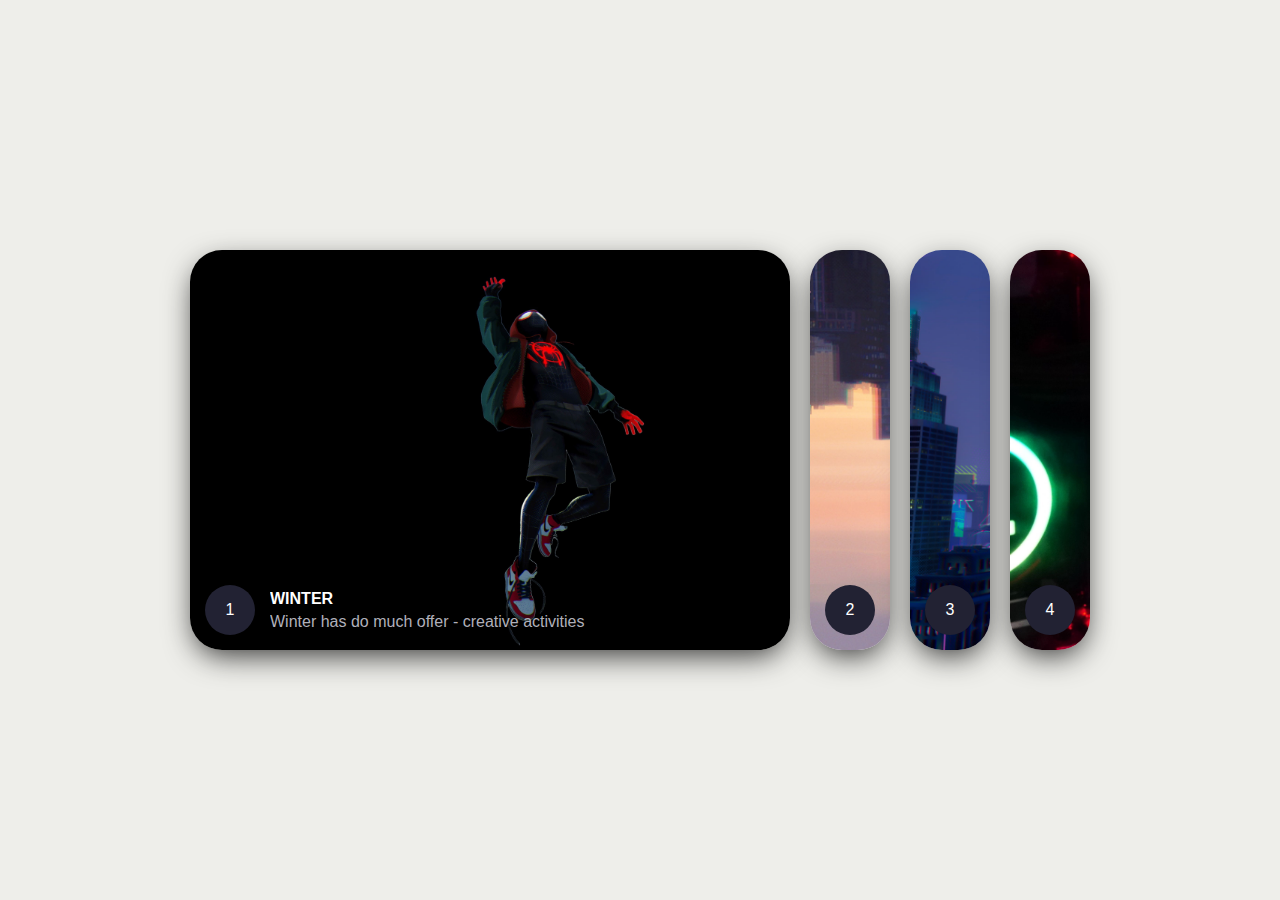
==== index.html @ d3dff333 "file name changed" ====
<!DOCTYPE html>
<html lang="en">
<head>
    <meta charset="UTF-8">
    <meta name="viewport" content="width=device-width, initial-scale=1.0">
    <link rel="stylesheet" href="style.css">
    <title>card animation </title>
</head>
<body>
    <div class="wrapper">
        <div class="container">
            <input type="radio" name="slide" id="c1" checked>
            <label for="c1" class="card">
                <div class="row">
                    <div class="icon">1</div>
                    <div class="description">
                        <h4>Winter</h4>
                        <p>Winter has do much offer - 
                            creative activities
                        </p>
                    </div>
                </div>
            </label>
            <input type="radio" name="slide" id="c2" >
            <label for="c2" class="card">
                <div class="row">
                    <div class="icon">2</div>
                    <div class="description">
                        <h4>summer</h4>
                        <p>summer has do much offer - 
                            creative activities
                        </p>
                    </div>
                </div>
            </label>
            <input type="radio" name="slide" id="c3" >
            <label for="c3" class="card">
                <div class="row">
                    <div class="icon">3</div>
                    <div class="description">
                        <h4>raining</h4>
                        <p>raining has do much offer - 
                            creative activities
                        </p>
                    </div>
                </div>
            </label>
            <input type="radio" name="slide" id="c4" >
            <label for="c4" class="card">
                <div class="row">
                    <div class="icon">4</div>
                    <div class="description">
                        <h4>midd</h4>
                        <p>midd has do much offer - 
                            creative activities
                        </p>
                    </div>
                </div>
            </label>
        </div>
    </div>
</body>
</html>
---- style.css ----
*{
    box-sizing: border-box;
    margin: 0;
    padding: 0;
    font-family: Arial, Helvetica, sans-serif;
 }

 body {
    background-color: #eeeeea;
 }

 .wrapper {
    width: 100%;
    height: 100vh;
    display: flex;
    align-items: center;
    justify-content: center;
 }
 
 .container {
    max-width: 100%; 
    height: 400px;
    display: flex;
    flex-wrap: nowrap;
    justify-content: start;
 }

 .card {
    width: 80px;
    border-radius: .75rem;
    background-size: cover;
    cursor: pointer;
    overflow: hidden;
    border-radius: 2rem;
    margin: 0 10px;
    display: flex;
    align-items: flex-end;
    transition: .6s cubic-bezier(.28,-0.03,0,.99);
    box-shadow: 0px 10px 30px -5px rgba(0,0,0,0.8);
 }

 .card > .row {
    color: white;
    display: flex;
    flex-wrap: nowrap;
 }

 .card > .row > .icon {
    background: #223;
    color: white;
    border-radius: 50%;
    width: 50px;
    display: flex;
    justify-content: center;
    align-items: center;
    margin: 15px;
 }

 .card > .row > .description {
    display: flex;
    justify-content: center;
    flex-direction: column;
    overflow: hidden;
    height: 80px;
    width: 520px;
    opacity: 0;
    transform: translateY(30px);
    transition-delay: .3s;
    transition: all .3s ease;
 }

 .description p {
    color: #b0b0ba;
    padding-top: 5px;
 }

 .description h4 {
    text-transform: uppercase;
 }

 input {
    display: none;
 }

 input:checked + label {
    width: 600px;
 }

 input:checked + label .description {
    opacity: 1 !important;
    transform: translateY(0) !important;
 }

 .card[for="c1"] {
    background-image: url('./01.jpg');
 }

 .card[for="c2"] {
    background-image: url('./02.jpg');
 }

 .card[for="c3"] {
    background-image: url('./03.jpg');
 }

 .card[for="c4"] {
    background-image: url('./04.jpg');
 }
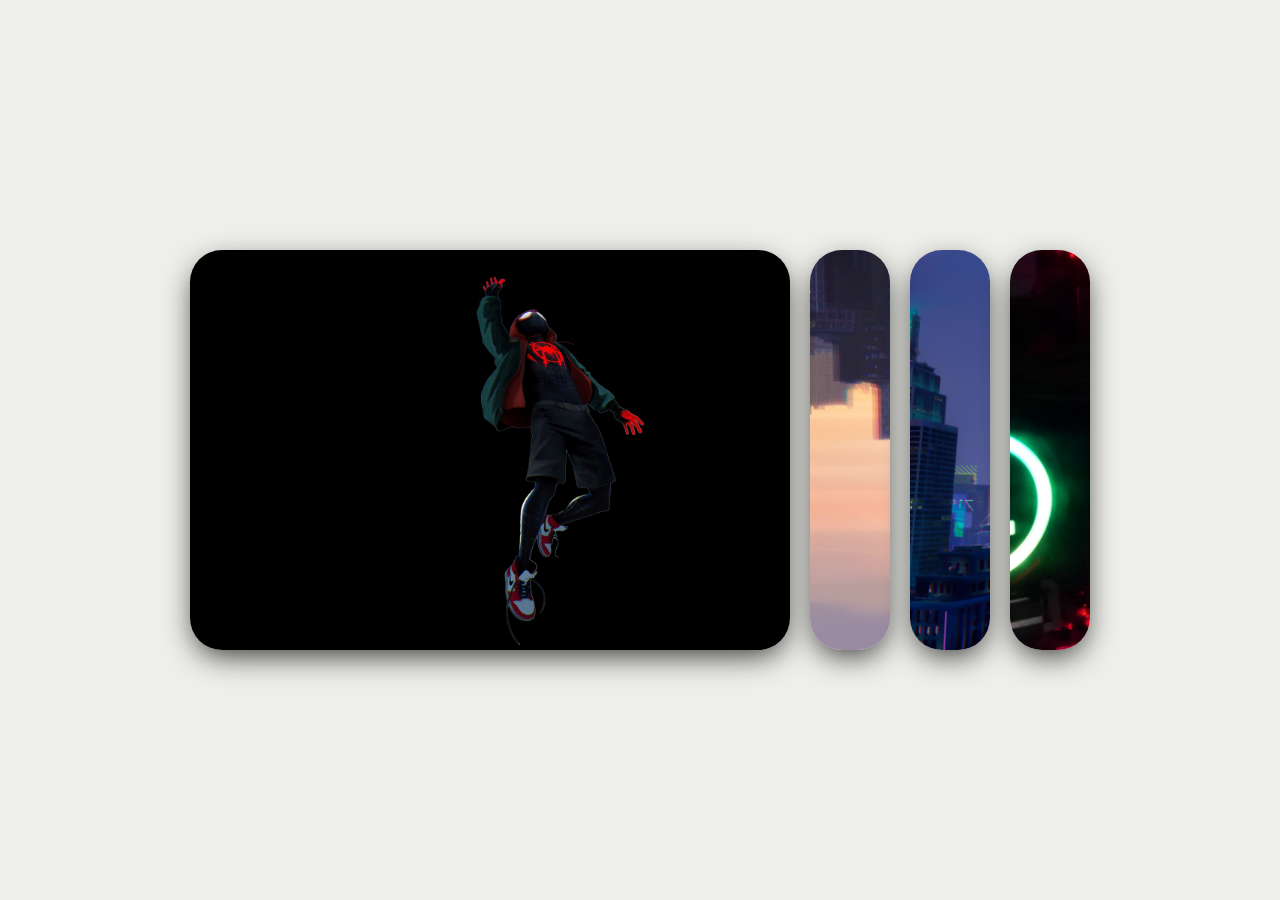
==== commit dacbbd2b: "new updates on card" ====
--- a/index.html
+++ b/index.html
@@ -12,8 +12,7 @@
             <input type="radio" name="slide" id="c1" checked>
             <label for="c1" class="card">
                 <div class="row">
-                    <div class="icon">1</div>
-                    <div class="description">
+                    <div class="description"> 
                         <h4>Winter</h4>
                         <p>Winter has do much offer - 
                             creative activities
@@ -24,7 +23,6 @@
             <input type="radio" name="slide" id="c2" >
             <label for="c2" class="card">
                 <div class="row">
-                    <div class="icon">2</div>
                     <div class="description">
                         <h4>summer</h4>
                         <p>summer has do much offer - 
@@ -36,7 +34,6 @@
             <input type="radio" name="slide" id="c3" >
             <label for="c3" class="card">
                 <div class="row">
-                    <div class="icon">3</div>
                     <div class="description">
                         <h4>raining</h4>
                         <p>raining has do much offer - 
@@ -48,13 +45,7 @@
             <input type="radio" name="slide" id="c4" >
             <label for="c4" class="card">
                 <div class="row">
-                    <div class="icon">4</div>
-                    <div class="description">
-                        <h4>midd</h4>
-                        <p>midd has do much offer - 
-                            creative activities
-                        </p>
-                    </div>
+                    
                 </div>
             </label>
         </div>
--- a/style.css
+++ b/style.css
@@ -4,7 +4,7 @@
     padding: 0;
     font-family: Arial, Helvetica, sans-serif;
  }
-
+ 
  body {
     background-color: #eeeeea;
  }
@@ -25,8 +25,33 @@
     justify-content: start;
  }
 
+ @media screen and (max-width: 767px) {
+    .container {
+        flex-direction: column; /* Change to a vertical layout */
+    }
+
+    input:checked + label {
+    height: 100%;
+   }
+
+   .card {
+      width: 50px;
+   }
+
+    .sidebar,
+    .main-content {
+        width: 100%; /* Take up the full width on smaller screens */
+    }
+}
+
+@media screen and (min-width: 767px){
+   .card {
+      width: 80px;
+   }
+}
+
  .card {
-    width: 80px;
+    
     border-radius: .75rem;
     background-size: cover;
     cursor: pointer;
@@ -56,7 +81,7 @@
     margin: 15px;
  }
 
- .card > .row > .description {
+ .card > .row {
     display: flex;
     justify-content: center;
     flex-direction: column;
@@ -67,15 +92,6 @@
     transform: translateY(30px);
     transition-delay: .3s;
     transition: all .3s ease;
- }
-
- .description p {
-    color: #b0b0ba;
-    padding-top: 5px;
- }
-
- .description h4 {
-    text-transform: uppercase;
  }
 
  input {
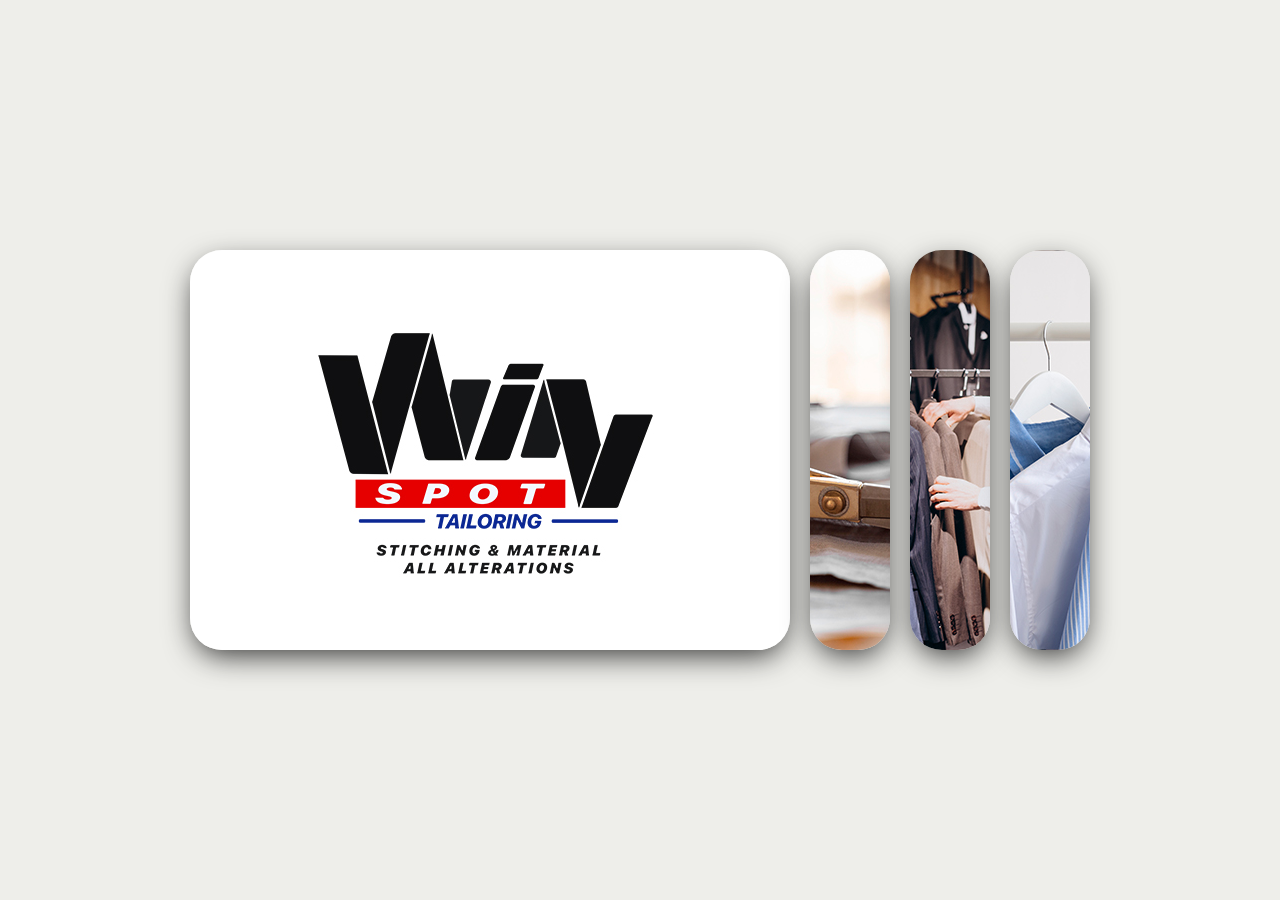
==== commit 6604524a: "mockups added" ====
--- a/index.html
+++ b/index.html
@@ -12,40 +12,21 @@
             <input type="radio" name="slide" id="c1" checked>
             <label for="c1" class="card">
                 <div class="row">
-                    <div class="description"> 
-                        <h4>Winter</h4>
-                        <p>Winter has do much offer - 
-                            creative activities
-                        </p>
-                    </div>
                 </div>
             </label>
             <input type="radio" name="slide" id="c2" >
             <label for="c2" class="card">
                 <div class="row">
-                    <div class="description">
-                        <h4>summer</h4>
-                        <p>summer has do much offer - 
-                            creative activities
-                        </p>
-                    </div>
                 </div>
             </label>
             <input type="radio" name="slide" id="c3" >
             <label for="c3" class="card">
                 <div class="row">
-                    <div class="description">
-                        <h4>raining</h4>
-                        <p>raining has do much offer - 
-                            creative activities
-                        </p>
-                    </div>
                 </div>
             </label>
             <input type="radio" name="slide" id="c4" >
             <label for="c4" class="card">
                 <div class="row">
-                    
                 </div>
             </label>
         </div>
--- a/style.css
+++ b/style.css
@@ -38,22 +38,19 @@
       width: 50px;
    }
 
-    .sidebar,
-    .main-content {
-        width: 100%; /* Take up the full width on smaller screens */
-    }
 }
 
 @media screen and (min-width: 767px){
    .card {
       width: 80px;
    }
+   
 }
 
  .card {
-    
     border-radius: .75rem;
     background-size: cover;
+    background-position: center; /* Centers the background image */
     cursor: pointer;
     overflow: hidden;
     border-radius: 2rem;
@@ -64,22 +61,6 @@
     box-shadow: 0px 10px 30px -5px rgba(0,0,0,0.8);
  }
 
- .card > .row {
-    color: white;
-    display: flex;
-    flex-wrap: nowrap;
- }
-
- .card > .row > .icon {
-    background: #223;
-    color: white;
-    border-radius: 50%;
-    width: 50px;
-    display: flex;
-    justify-content: center;
-    align-items: center;
-    margin: 15px;
- }
 
  .card > .row {
     display: flex;
